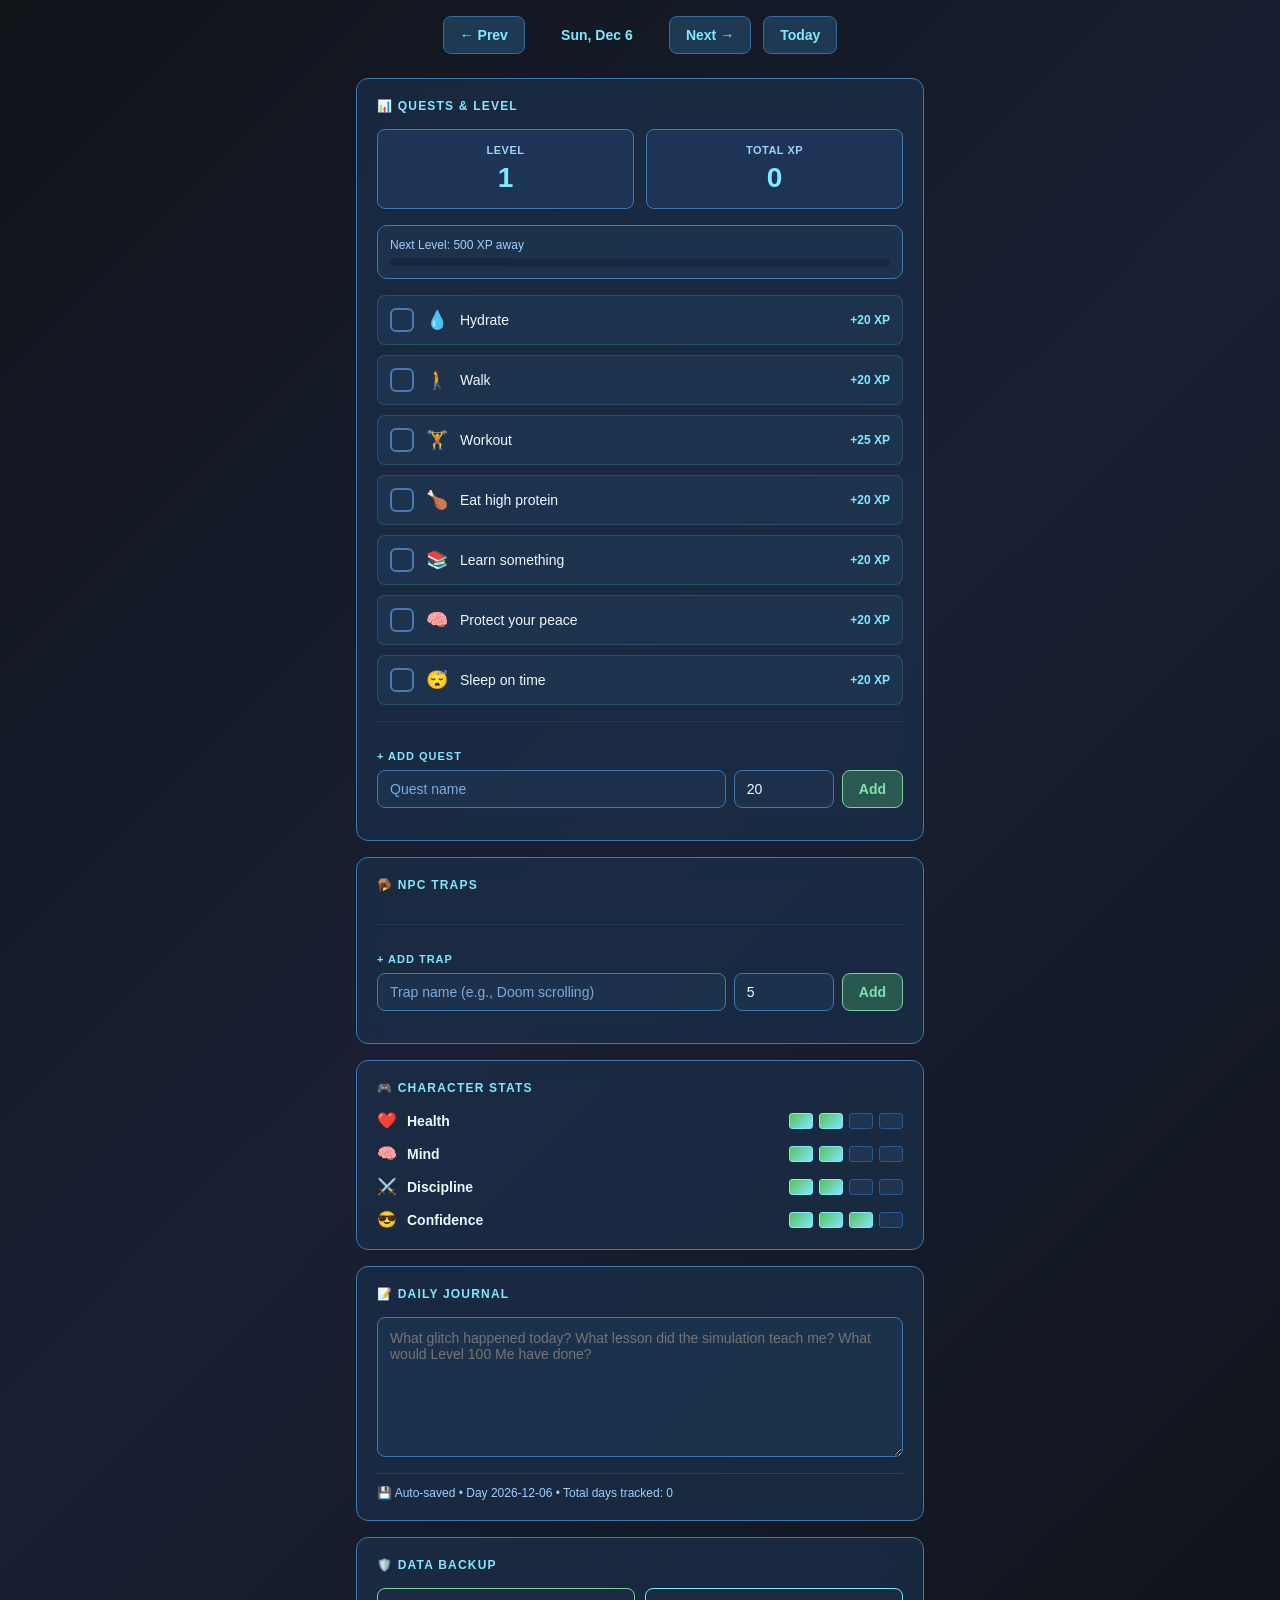
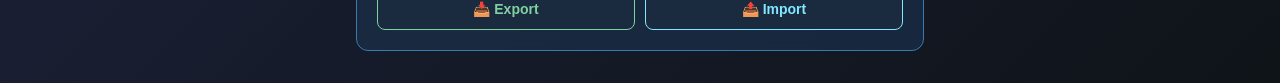
==== index.html @ 9c931f23 "Add files via upload" ====
<!DOCTYPE html>
<html lang="en">
<head>
    <meta charset="UTF-8">
    <meta name="viewport" content="width=device-width, initial-scale=1.0">
    <meta name="description" content="Gamify your life - track daily quests, build character stats, log your journey">
    <meta name="theme-color" content="#0f1b3c">
    <meta name="apple-mobile-web-app-capable" content="yes">
    <meta name="apple-mobile-web-app-status-bar-style" content="black-translucent">
    <meta name="apple-mobile-web-app-title" content="Life Simulator">
    
    <link rel="manifest" href="./manifest.json">
    <link rel="icon" type="image/svg+xml" href="data:image/svg+xml,<svg xmlns='http://www.w3.org/2000/svg' viewBox='0 0 192 192'><rect fill='%230f1b3c' width='192' height='192'/><text x='96' y='120' font-size='100' fill='%23ffd700' text-anchor='middle' font-weight='bold' font-family='Arial'>⚡</text></svg>">
    <link rel="apple-touch-icon" href="data:image/svg+xml,<svg xmlns='http://www.w3.org/2000/svg' viewBox='0 0 192 192'><rect fill='%230f1b3c' width='192' height='192'/><text x='96' y='120' font-size='100' fill='%23ffd700' text-anchor='middle' font-weight='bold' font-family='Arial'>⚡</text></svg>">
    
    <title>Life Simulator - Daily Quest Tracker</title>
    <style>
        * {
            margin: 0;
            padding: 0;
            box-sizing: border-box;
        }

        body {
            background: linear-gradient(135deg, #0f1419 0%, #1a1f35 50%, #0f1419 100%);
            font-family: -apple-system, BlinkMacSystemFont, 'Segoe UI', Roboto, sans-serif;
            min-height: 100vh;
            color: #f0f8ff;
        }

        .simulator {
            max-width: 600px;
            margin: 0 auto;
            padding: 16px;
        }

        .header {
            display: flex;
            justify-content: center;
            align-items: center;
            margin-bottom: 24px;
            gap: 12px;
            flex-wrap: wrap;
        }

        .day-nav {
            display: flex;
            gap: 12px;
            align-items: center;
            justify-content: center;
        }

        button {
            background: #1e3a52;
            color: #80e8ff;
            border: 1px solid #3a6a9f;
            padding: 10px 16px;
            border-radius: 8px;
            cursor: pointer;
            font-size: 14px;
            font-weight: 600;
            transition: all 0.3s;
        }

        button:hover {
            background: #2a4a6f;
            border-color: #80e8ff;
            color: #a0f0ff;
            box-shadow: 0 0 15px rgba(128, 232, 255, 0.25);
            transform: translateY(-2px);
        }

        button:active {
            transform: translateY(0);
        }

        .delete-btn {
            background: rgba(255, 100, 150, 0.1);
            padding: 6px 10px;
            font-size: 12px;
            border: 1px solid #ff6496;
            color: #ff6496;
        }

        .delete-btn:hover {
            background: rgba(255, 100, 150, 0.2);
            box-shadow: 0 0 10px rgba(255, 100, 150, 0.3);
        }

        .date-display {
            font-size: 14px;
            color: #80e8ff;
            min-width: 120px;
            text-align: center;
            font-weight: 600;
        }

        .card {
            background: rgba(25, 45, 70, 0.8);
            border: 1px solid #3a7aaf;
            border-radius: 12px;
            padding: 20px;
            margin-bottom: 16px;
            backdrop-filter: blur(10px);
        }

        .card-title {
            font-size: 12px;
            font-weight: 700;
            color: #80e8ff;
            text-transform: uppercase;
            letter-spacing: 1.2px;
            margin-bottom: 16px;
            display: flex;
            align-items: center;
            gap: 8px;
        }

        .quest-list {
            display: flex;
            flex-direction: column;
            gap: 10px;
        }

        .quest-item {
            display: flex;
            align-items: center;
            gap: 12px;
            padding: 12px;
            background: rgba(35, 60, 90, 0.5);
            border-radius: 8px;
            cursor: pointer;
            transition: all 0.3s;
            border: 1px solid rgba(128, 232, 255, 0.15);
        }

        .quest-item:hover {
            background: rgba(45, 80, 120, 0.6);
            border-color: rgba(128, 232, 255, 0.4);
        }

        .quest-item.completed {
            background: rgba(50, 100, 80, 0.4);
            border-color: rgba(100, 200, 150, 0.3);
        }

        .quest-item.trap {
            cursor: pointer;
        }

        .quest-item.trap:hover {
            background: rgba(110, 70, 90, 0.5);
            border-color: rgba(255, 100, 150, 0.3);
        }

        .quest-item.trap.triggered {
            background: rgba(130, 60, 90, 0.4);
            border-color: rgba(255, 100, 150, 0.3);
        }

        .quest-checkbox {
            width: 24px;
            height: 24px;
            border: 2px solid #4a7aaf;
            border-radius: 6px;
            display: flex;
            align-items: center;
            justify-content: center;
            font-size: 14px;
            transition: all 0.2s;
            flex-shrink: 0;
            background: transparent;
        }

        .quest-item.completed .quest-checkbox {
            background: #5abf5a;
            border-color: #7ad07a;
            color: white;
            font-weight: bold;
        }

        .quest-item.trap.triggered .quest-checkbox {
            background: #d85a5a;
            border-color: #ff8a8a;
            color: white;
            font-weight: bold;
        }

        .quest-content {
            flex: 1;
            display: flex;
            align-items: center;
            gap: 12px;
            min-width: 0;
        }

        .quest-icon {
            font-size: 18px;
            flex-shrink: 0;
        }

        .quest-name {
            font-size: 14px;
            font-weight: 500;
            flex: 1;
            color: #f0f8ff;
        }

        .quest-xp {
            font-size: 12px;
            color: #80e8ff;
            font-weight: 700;
            flex-shrink: 0;
        }

        .trap-xp {
            font-size: 12px;
            color: #ff8a8a;
            font-weight: 700;
            flex-shrink: 0;
        }

        .score-section {
            display: grid;
            grid-template-columns: 1fr 1fr;
            gap: 12px;
            margin-bottom: 16px;
        }

        .score-box {
            background: rgba(35, 65, 110, 0.5);
            padding: 14px;
            border-radius: 8px;
            text-align: center;
            border: 1px solid #3a7aaf;
        }

        .score-label {
            font-size: 11px;
            color: #a0d0ff;
            text-transform: uppercase;
            letter-spacing: 0.5px;
            margin-bottom: 6px;
            font-weight: 600;
        }

        .score-value {
            font-size: 28px;
            font-weight: 700;
            color: #80e8ff;
        }

        .stats-grid {
            display: grid;
            gap: 14px;
        }

        .stat-row {
            display: flex;
            justify-content: space-between;
            align-items: center;
        }

        .stat-label {
            display: flex;
            align-items: center;
            gap: 10px;
            font-size: 14px;
            font-weight: 600;
            color: #f0f8ff;
        }

        .stat-icon {
            font-size: 16px;
        }

        .stat-bars {
            display: flex;
            gap: 6px;
        }

        .bar {
            width: 24px;
            height: 16px;
            border-radius: 3px;
            background: rgba(50, 80, 120, 0.3);
            border: 1px solid #2a5a8f;
        }

        .bar.filled {
            background: linear-gradient(135deg, #5abf5a, #80e8ff);
            border-color: #80e8ff;
        }

        .journal-textarea {
            width: 100%;
            min-height: 140px;
            background: rgba(35, 60, 90, 0.4);
            border: 1px solid #3a7aaf;
            border-radius: 8px;
            padding: 12px;
            color: #f0f8ff;
            font-family: inherit;
            font-size: 14px;
            resize: vertical;
            transition: all 0.3s;
            margin-bottom: 12px;
        }

        .journal-textarea:focus {
            outline: none;
            border-color: #80e8ff;
            background: rgba(35, 60, 90, 0.6);
            box-shadow: 0 0 12px rgba(128, 232, 255, 0.2);
        }

        .input-group {
            display: flex;
            gap: 8px;
            margin-bottom: 12px;
            flex-wrap: wrap;
        }

        .input-group input {
            flex: 1;
            min-width: 100px;
            background: rgba(35, 60, 90, 0.4);
            border: 1px solid #3a7aaf;
            border-radius: 8px;
            padding: 10px 12px;
            color: #f0f8ff;
            font-size: 14px;
            transition: all 0.3s;
        }

        .input-group input:focus {
            outline: none;
            border-color: #80e8ff;
            background: rgba(35, 60, 90, 0.6);
            box-shadow: 0 0 12px rgba(128, 232, 255, 0.2);
        }

        .input-group input::placeholder {
            color: #7aacdf;
        }

        .add-btn {
            background: rgba(80, 200, 120, 0.3);
            border: 1px solid #80d0a0;
            padding: 10px 16px;
            color: #80e0b0;
            font-weight: 600;
        }

        .add-btn:hover {
            background: rgba(80, 200, 120, 0.4);
            border-color: #a0e0b0;
            box-shadow: 0 0 12px rgba(128, 224, 176, 0.25);
        }

        .day-stats {
            font-size: 12px;
            color: #a0d0ff;
            padding-top: 12px;
            border-top: 1px solid rgba(58, 122, 175, 0.3);
            font-weight: 500;
        }

        .section-header {
            font-size: 11px;
            color: #80e8ff;
            font-weight: 700;
            margin: 12px 0 8px 0;
            text-transform: uppercase;
            letter-spacing: 1px;
        }

        @media (max-width: 480px) {
            .simulator {
                padding: 12px;
            }

            .card {
                padding: 16px;
            }

            .input-group {
                flex-direction: column;
            }

            .input-group input {
                width: 100%;
            }
        }
    </style>
</head>
<body>
    <div class="simulator">
        <div class="header">
            <div class="day-nav">
                <button onclick="prevDay()">← Prev</button>
                <div class="date-display" id="dateDisplay"></div>
                <button onclick="nextDay()">Next →</button>
            </div>
            <button onclick="goToToday()">Today</button>
        </div>

        <!-- Quests Card -->
        <div class="card">
            <div class="card-title">📊 Quests & Level</div>
            <div class="score-section">
                <div class="score-box">
                    <div class="score-label">Level</div>
                    <div class="score-value" id="playerLevel">1</div>
                </div>
                <div class="score-box">
                    <div class="score-label">Total XP</div>
                    <div class="score-value" id="totalXPDisplay">0</div>
                </div>
            </div>
            <div style="background: rgba(35, 60, 90, 0.4); padding: 12px; border-radius: 10px; margin-bottom: 16px; font-size: 12px; color: #a0d0ff; border: 1px solid #3a7aaf;">
                <div style="margin-bottom: 6px;">Next Level: <span id="xpToNext">500</span> XP away</div>
                <div style="background: rgba(20, 35, 55, 0.6); height: 8px; border-radius: 4px; overflow: hidden;">
                    <div id="xpBar" style="background: linear-gradient(90deg, #80e8ff, #80d080); height: 100%; width: 0%; transition: width 0.3s;"></div>
                </div>
            </div>
            <div class="quest-list" id="questList"></div>

            <!-- Add Custom Quest -->
            <div style="margin-top: 16px; padding-top: 16px; border-top: 1px solid rgba(58, 122, 175, 0.2);">
                <div class="section-header">+ Add Quest</div>
                <div class="input-group">
                    <input type="text" id="newQuestName" placeholder="Quest name">
                    <input type="number" id="newQuestXP" placeholder="XP" style="max-width: 80px;" min="1" value="20">
                    <button class="add-btn" onclick="addCustomQuest()">Add</button>
                </div>
            </div>
        </div>

        <!-- NPC Traps Card -->
        <div class="card">
            <div class="card-title">🪤 NPC Traps</div>
            <div class="quest-list" id="trapList"></div>

            <!-- Add NPC Trap -->
            <div style="margin-top: 16px; padding-top: 16px; border-top: 1px solid rgba(58, 122, 175, 0.2);">
                <div class="section-header">+ Add Trap</div>
                <div class="input-group">
                    <input type="text" id="newTrapName" placeholder="Trap name (e.g., Doom scrolling)">
                    <input type="number" id="newTrapXP" placeholder="XP Loss" style="max-width: 80px;" min="1" value="5">
                    <button class="add-btn" onclick="addNPCTrap()">Add</button>
                </div>
            </div>
        </div>

        <!-- Character Stats Card -->
        <div class="card">
            <div class="card-title">🎮 Character Stats</div>
            <div class="stats-grid" id="statsGrid"></div>
        </div>

        <!-- Journal Card -->
        <div class="card">
            <div class="card-title">📝 Daily Journal</div>
            <textarea
                class="journal-textarea"
                id="journal"
                placeholder="What glitch happened today? What lesson did the simulation teach me? What would Level 100 Me have done?"
            ></textarea>
            <div class="day-stats">
                💾 Auto-saved • Day <span id="dayIndicator"></span> • Total days tracked: <span id="daysTracked">0</span>
            </div>
        </div>

        <!-- Data Backup Card -->
        <div class="card">
            <div class="card-title">🛡️ Data Backup</div>
            <div style="display: grid; grid-template-columns: 1fr 1fr; gap: 10px; font-size: 13px;">
                <button onclick="exportData()" style="padding: 12px; background: #1a2a3f; border: 1px solid #80d0a0; color: #80d0a0;">📥 Export</button>
                <button onclick="importData()" style="padding: 12px; background: #1a2a3f; border: 1px solid #80e8ff; color: #80e8ff;">📤 Import</button>
            </div>
        </div>
    </div>

    <script>
        const DEFAULT_QUESTS = [
            { id: 'hydrate', name: 'Hydrate', icon: '💧', xp: 20 },
            { id: 'walk', name: 'Walk', icon: '🚶', xp: 20 },
            { id: 'workout', name: 'Workout', icon: '🏋️', xp: 25 },
            { id: 'protein', name: 'Eat high protein', icon: '🍗', xp: 20 },
            { id: 'learn', name: 'Learn something', icon: '📚', xp: 20 },
            { id: 'peace', name: 'Protect your peace', icon: '🧠', xp: 20 },
            { id: 'sleep', name: 'Sleep on time', icon: '😴', xp: 20 },
        ];

        let QUESTS = [...DEFAULT_QUESTS];
        let currentDate = getLocalDate();
        let allDays = {};
        let stats = { health: 2, mind: 2, discipline: 2, confidence: 3 };
        let totalXP = 0;
        let customQuests = [];
        let npcTraps = [];

        function getLocalDate() {
            const d = new Date();
            return d.getFullYear() + '-' + String(d.getMonth() + 1).padStart(2, '0') + '-' + String(d.getDate()).padStart(2, '0');
        }

        function dateStringToDate(dateStr) {
            const [year, month, day] = dateStr.split('-').map(Number);
            return new Date(year, month - 1, day);
        }

        function getLevelFromXP(xp) {
            return Math.max(1, Math.floor(xp / 500) + 1);
        }

        function getXPForLevel(level) {
            return (level - 1) * 500;
        }

        if ('serviceWorker' in navigator) {
            navigator.serviceWorker.register('./service-worker.js').catch(err => console.log('SW error:', err));
        }

        function loadData() {
            const saved = localStorage.getItem('lifeSimulator_days');
            if (saved) allDays = JSON.parse(saved);
            const savedStats = localStorage.getItem('lifeSimulator_stats');
            if (savedStats) stats = JSON.parse(savedStats);
            const savedXP = localStorage.getItem('lifeSimulator_totalXP');
            if (savedXP) totalXP = parseInt(savedXP, 10);
            const savedCustomQuests = localStorage.getItem('lifeSimulator_customQuests');
            if (savedCustomQuests) customQuests = JSON.parse(savedCustomQuests);
            const savedNPCTraps = localStorage.getItem('lifeSimulator_npcTraps');
            if (savedNPCTraps) npcTraps = JSON.parse(savedNPCTraps);
            QUESTS = [...DEFAULT_QUESTS, ...customQuests];
        }

        function saveData() {
            localStorage.setItem('lifeSimulator_days', JSON.stringify(allDays));
            localStorage.setItem('lifeSimulator_stats', JSON.stringify(stats));
            localStorage.setItem('lifeSimulator_totalXP', totalXP.toString());
            localStorage.setItem('lifeSimulator_customQuests', JSON.stringify(customQuests));
            localStorage.setItem('lifeSimulator_npcTraps', JSON.stringify(npcTraps));
        }

        function exportData() {
            const backup = { timestamp: new Date().toISOString(), allDays, stats, totalXP, customQuests, npcTraps };
            const blob = new Blob([JSON.stringify(backup, null, 2)], { type: 'application/json' });
            const url = URL.createObjectURL(blob);
            const a = document.createElement('a');
            a.href = url;
            a.download = `backup-${getLocalDate()}.json`;
            a.click();
        }

        function importData() {
            const input = document.createElement('input');
            input.type = 'file';
            input.accept = 'application/json';
            input.onchange = (e) => {
                const reader = new FileReader();
                reader.onload = (event) => {
                    try {
                        const backup = JSON.parse(event.target.result);
                        allDays = backup.allDays || {};
                        stats = backup.stats || { health: 2, mind: 2, discipline: 2, confidence: 3 };
                        totalXP = backup.totalXP || 0;
                        customQuests = backup.customQuests || [];
                        npcTraps = backup.npcTraps || [];
                        QUESTS = [...DEFAULT_QUESTS, ...customQuests];
                        saveData();
                        updateDisplay();
                        alert('Data restored!');
                    } catch (err) {
                        alert('Invalid file');
                    }
                };
                reader.readAsText(e.target.files[0]);
            };
            input.click();
        }

        function getCurrentDayData() {
            if (!allDays[currentDate]) allDays[currentDate] = { quests: {}, traps: {}, journal: '' };
            return allDays[currentDate];
        }

        function updateDisplay() {
            const date = dateStringToDate(currentDate);
            document.getElementById('dateDisplay').textContent = date.toLocaleDateString('en-US', { weekday: 'short', month: 'short', day: 'numeric' });
            document.getElementById('dayIndicator').textContent = currentDate;
            document.getElementById('daysTracked').textContent = Object.keys(allDays).length;

            const dayData = getCurrentDayData();
            document.getElementById('journal').value = dayData.journal || '';

            const currentLevel = getLevelFromXP(totalXP);
            const levelXP = getXPForLevel(currentLevel);
            const nextLevelXP = getXPForLevel(currentLevel + 1);
            const xpInLevel = totalXP - levelXP;
            const xpNeeded = nextLevelXP - levelXP;
            const progress = (xpInLevel / xpNeeded) * 100;

            document.getElementById('playerLevel').textContent = currentLevel;
            document.getElementById('totalXPDisplay').textContent = totalXP;
            document.getElementById('xpToNext').textContent = Math.max(0, nextLevelXP - totalXP);
            document.getElementById('xpBar').style.width = Math.min(100, progress) + '%';

            updateQuests(dayData.quests);
            updateTraps(dayData.traps);
            updateStats();
        }

        function updateQuests(quests) {
            const list = document.getElementById('questList');
            list.innerHTML = '';
            QUESTS.forEach(quest => {
                const completed = quests[quest.id] || false;
                const isCustom = customQuests.some(q => q.id === quest.id);
                const div = document.createElement('div');
                div.className = `quest-item ${completed ? 'completed' : ''}`;
                div.innerHTML = `
                    <div class="quest-checkbox">${completed ? '✓' : ''}</div>
                    <div class="quest-content">
                        <span class="quest-icon">${quest.icon}</span>
                        <span class="quest-name">${quest.name}</span>
                        <span class="quest-xp">+${quest.xp} XP</span>
                    </div>
                    ${isCustom ? `<button class="delete-btn" onclick="deleteCustomQuest('${quest.id}')">Delete</button>` : ''}
                `;
                div.onclick = (e) => { if (!e.target.classList.contains('delete-btn')) toggleQuest(quest.id); };
                list.appendChild(div);
            });
        }

        function updateTraps(traps) {
            const list = document.getElementById('trapList');
            list.innerHTML = '';
            npcTraps.forEach(trap => {
                const triggered = traps[trap.id] || false;
                const div = document.createElement('div');
                div.className = `quest-item trap ${triggered ? 'triggered' : ''}`;
                div.innerHTML = `
                    <div class="quest-checkbox">${triggered ? '✗' : ''}</div>
                    <div class="quest-content">
                        <span class="quest-icon">🪤</span>
                        <span class="quest-name">${trap.name}</span>
                        <span class="trap-xp">${triggered ? '-' + trap.xp + ' XP' : ''}</span>
                    </div>
                    <button class="delete-btn" onclick="deleteNPCTrap('${trap.id}')">Delete</button>
                `;
                div.onclick = (e) => { if (!e.target.classList.contains('delete-btn')) toggleTrap(trap.id); };
                list.appendChild(div);
            });
        }

        function updateStats() {
            const grid = document.getElementById('statsGrid');
            grid.innerHTML = `
                ${createStatRow('Health', stats.health, '❤️')}
                ${createStatRow('Mind', stats.mind, '🧠')}
                ${createStatRow('Discipline', stats.discipline, '⚔️')}
                ${createStatRow('Confidence', stats.confidence, '😎')}
            `;
        }

        function createStatRow(label, value, icon) {
            const bars = Array(4).fill(0).map((_, i) => `<div class="bar ${i < value ? 'filled' : ''}"></div>`).join('');
            return `<div class="stat-row"><div class="stat-label"><span class="stat-icon">${icon}</span>${label}</div><div class="stat-bars">${bars}</div></div>`;
        }

        function toggleQuest(questId) {
            const dayData = getCurrentDayData();
            const wasCompleted = dayData.quests[questId];
            dayData.quests[questId] = !wasCompleted;

            const quest = QUESTS.find(q => q.id === questId);
            if (!wasCompleted) {
                if (quest) totalXP += quest.xp;
                if (questId === 'workout' || questId === 'protein') stats.health = Math.min(4, stats.health + 1);
                if (questId === 'peace') stats.mind = Math.min(4, stats.mind + 1);
                if (questId === 'walk' || questId === 'sleep') stats.discipline = Math.min(4, stats.discipline + 1);
                if (questId === 'learn') stats.confidence = Math.min(4, stats.confidence + 1);
            } else {
                if (quest) totalXP = Math.max(0, totalXP - quest.xp);
            }

            saveData();
            updateDisplay();
        }

        function toggleTrap(trapId) {
            const dayData = getCurrentDayData();
            const wasTriggered = dayData.traps[trapId];
            dayData.traps[trapId] = !wasTriggered;

            const trap = npcTraps.find(t => t.id === trapId);
            if (!wasTriggered) {
                if (trap) totalXP = Math.max(0, totalXP - trap.xp);
            } else {
                if (trap) totalXP += trap.xp;
            }

            saveData();
            updateDisplay();
        }

        function addCustomQuest() {
            const name = document.getElementById('newQuestName').value.trim();
            const xp = parseInt(document.getElementById('newQuestXP').value) || 20;

            if (!name) return alert('Enter a quest name');

            const quest = { id: 'custom_' + Date.now(), name, icon: '🎯', xp };
            customQuests.push(quest);
            QUESTS.push(quest);

            document.getElementById('newQuestName').value = '';
            document.getElementById('newQuestXP').value = '20';

            saveData();
            updateDisplay();
        }

        function deleteCustomQuest(questId) {
            customQuests = customQuests.filter(q => q.id !== questId);
            QUESTS = QUESTS.filter(q => q.id !== questId);
            Object.values(allDays).forEach(day => delete day.quests[questId]);
            saveData();
            updateDisplay();
        }

        function addNPCTrap() {
            const name = document.getElementById('newTrapName').value.trim();
            const xp = parseInt(document.getElementById('newTrapXP').value) || 5;

            if (!name) return alert('Enter a trap name');

            const trap = { id: 'trap_' + Date.now(), name, xp };
            npcTraps.push(trap);

            document.getElementById('newTrapName').value = '';
            document.getElementById('newTrapXP').value = '5';

            saveData();
            updateDisplay();
        }

        function deleteNPCTrap(trapId) {
            npcTraps = npcTraps.filter(t => t.id !== trapId);
            Object.values(allDays).forEach(day => delete day.traps[trapId]);
            saveData();
            updateDisplay();
        }

        function prevDay() {
            const d = dateStringToDate(currentDate);
            d.setDate(d.getDate() - 1);
            currentDate = d.getFullYear() + '-' + String(d.getMonth() + 1).padStart(2, '0') + '-' + String(d.getDate()).padStart(2, '0');
            updateDisplay();
        }

        function nextDay() {
            const d = dateStringToDate(currentDate);
            d.setDate(d.getDate() + 1);
            currentDate = d.getFullYear() + '-' + String(d.getMonth() + 1).padStart(2, '0') + '-' + String(d.getDate()).padStart(2, '0');
            updateDisplay();
        }

        function goToToday() {
            currentDate = getLocalDate();
            updateDisplay();
        }

        document.getElementById('journal').addEventListener('input', () => {
            getCurrentDayData().journal = document.getElementById('journal').value;
            saveData();
        });

        loadData();
        updateDisplay();
    </script>
</body>
</html>
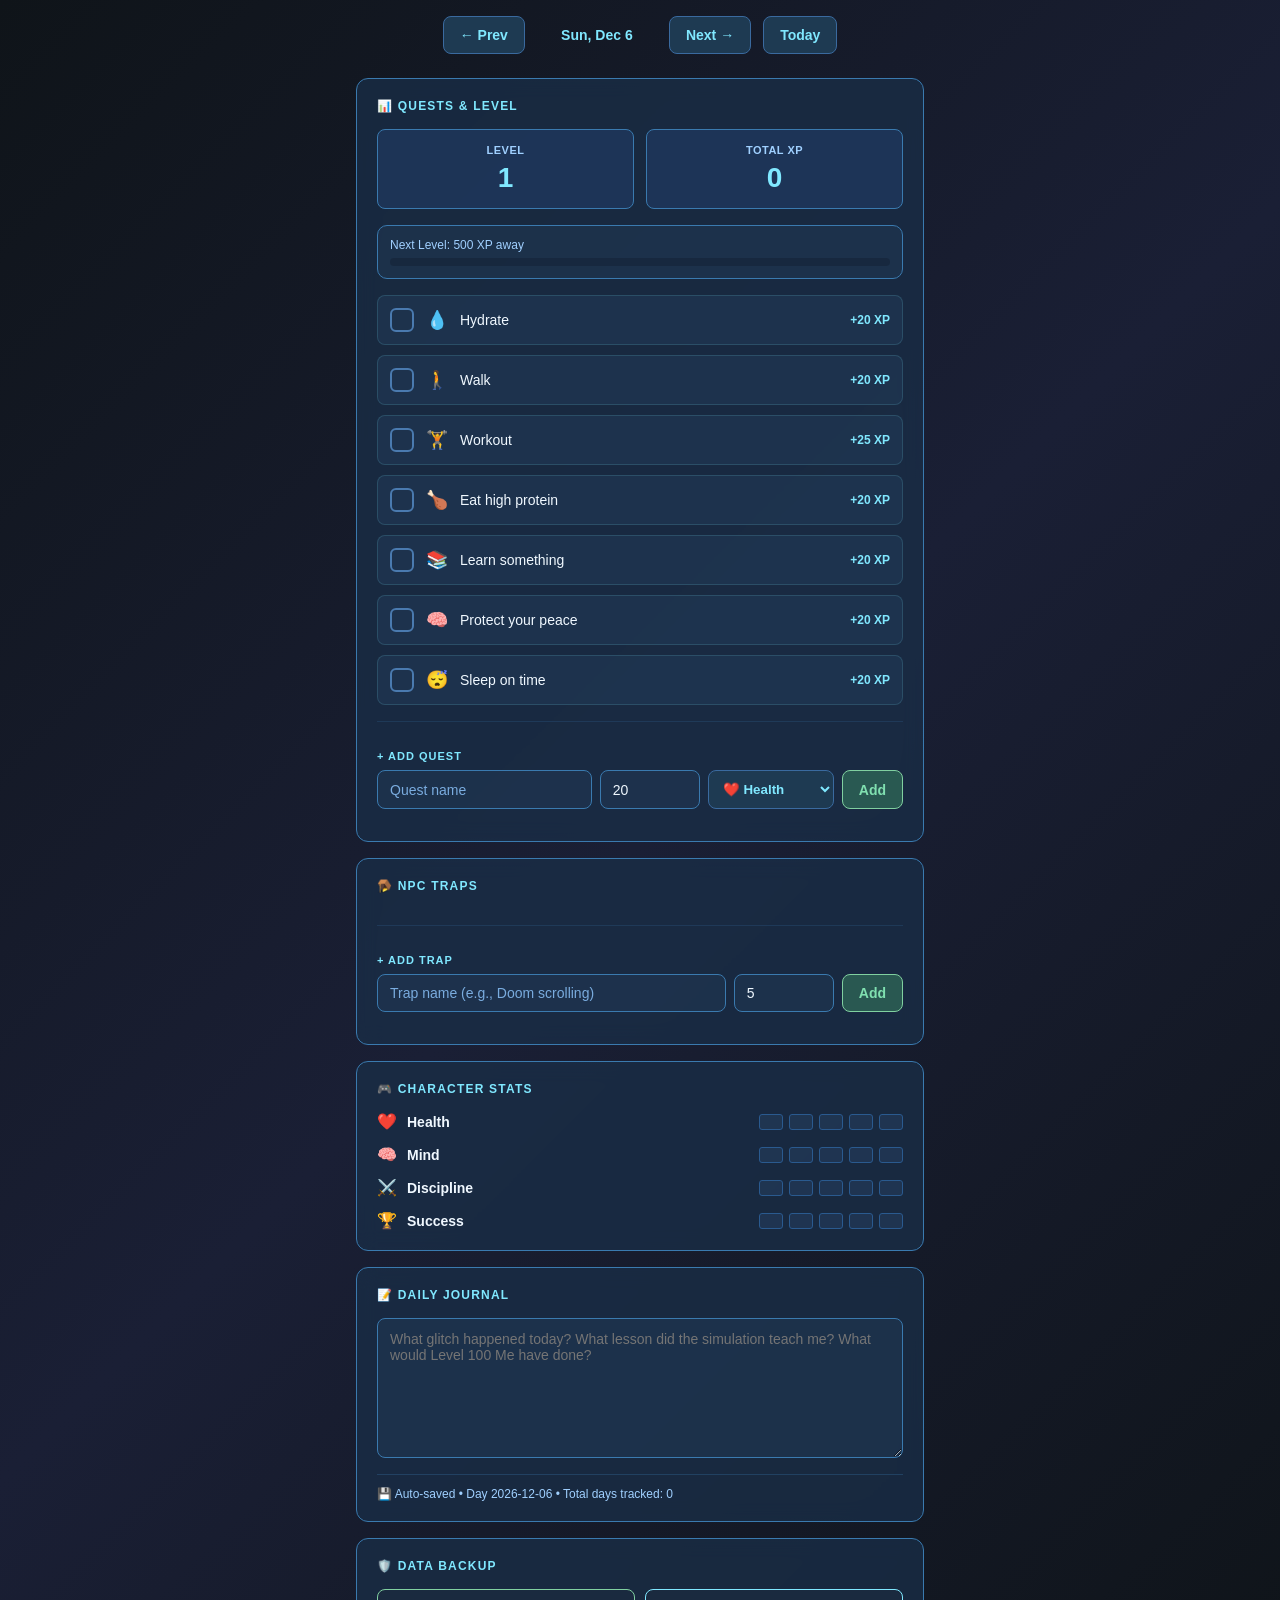
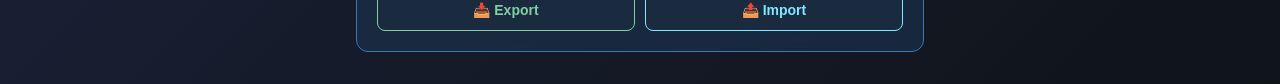
==== commit cd36f7a0: "Add files via upload" ====
--- a/index.html
+++ b/index.html
@@ -2,7 +2,7 @@
 <html lang="en">
 <head>
     <meta charset="UTF-8">
-    <meta name="viewport" content="width=device-width, initial-scale=1.0">
+    <meta name="viewport" content="width=device-width, initial-scale=1, maximum-scale=1, user-scalable=no">
     <meta name="description" content="Gamify your life - track daily quests, build character stats, log your journey">
     <meta name="theme-color" content="#0f1b3c">
     <meta name="apple-mobile-web-app-capable" content="yes">
@@ -432,6 +432,12 @@
                 <div class="input-group">
                     <input type="text" id="newQuestName" placeholder="Quest name">
                     <input type="number" id="newQuestXP" placeholder="XP" style="max-width: 80px;" min="1" value="20">
+                    <select id="newQuestStat" style="background: #1e3a52; color: #80e8ff; border: 1px solid #3a6a9f; padding: 10px; border-radius: 8px; font-weight: 600;">
+                        <option value="health">❤️ Health</option>
+                        <option value="mind">🧠 Mind</option>
+                        <option value="discipline">⚔️ Discipline</option>
+                        <option value="success">🏆 Success</option>
+                    </select>
                     <button class="add-btn" onclick="addCustomQuest()">Add</button>
                 </div>
             </div>
@@ -484,19 +490,19 @@
 
     <script>
         const DEFAULT_QUESTS = [
-            { id: 'hydrate', name: 'Hydrate', icon: '💧', xp: 20 },
-            { id: 'walk', name: 'Walk', icon: '🚶', xp: 20 },
-            { id: 'workout', name: 'Workout', icon: '🏋️', xp: 25 },
-            { id: 'protein', name: 'Eat high protein', icon: '🍗', xp: 20 },
-            { id: 'learn', name: 'Learn something', icon: '📚', xp: 20 },
-            { id: 'peace', name: 'Protect your peace', icon: '🧠', xp: 20 },
-            { id: 'sleep', name: 'Sleep on time', icon: '😴', xp: 20 },
+            { id: 'hydrate', name: 'Hydrate', icon: '💧', xp: 20, stat: 'health' },
+            { id: 'walk', name: 'Walk', icon: '🚶', xp: 20, stat: 'discipline' },
+            { id: 'workout', name: 'Workout', icon: '🏋️', xp: 25, stat: 'health' },
+            { id: 'protein', name: 'Eat high protein', icon: '🍗', xp: 20, stat: 'health' },
+            { id: 'learn', name: 'Learn something', icon: '📚', xp: 20, stat: 'success' },
+            { id: 'peace', name: 'Protect your peace', icon: '🧠', xp: 20, stat: 'mind' },
+            { id: 'sleep', name: 'Sleep on time', icon: '😴', xp: 20, stat: 'discipline' },
         ];
 
         let QUESTS = [...DEFAULT_QUESTS];
         let currentDate = getLocalDate();
         let allDays = {};
-        let stats = { health: 2, mind: 2, discipline: 2, confidence: 3 };
+        let stats = { health: 0, mind: 0, discipline: 0, success: 0 };
         let totalXP = 0;
         let customQuests = [];
         let npcTraps = [];
@@ -662,29 +668,45 @@
                 ${createStatRow('Health', stats.health, '❤️')}
                 ${createStatRow('Mind', stats.mind, '🧠')}
                 ${createStatRow('Discipline', stats.discipline, '⚔️')}
-                ${createStatRow('Confidence', stats.confidence, '😎')}
+                ${createStatRow('Success', stats.success, '🏆')}
             `;
         }
 
-        function createStatRow(label, value, icon) {
-            const bars = Array(4).fill(0).map((_, i) => `<div class="bar ${i < value ? 'filled' : ''}"></div>`).join('');
-            return `<div class="stat-row"><div class="stat-label"><span class="stat-icon">${icon}</span>${label}</div><div class="stat-bars">${bars}</div></div>`;
+        function createStatRow(label, xp, icon) {
+            const bars = Math.floor(xp / 20); // Each 20 XP = 1 bar (0-5 bars)
+            const barElements = Array(5).fill(0).map((_, i) => `<div class="bar ${i < bars ? 'filled' : ''}"></div>`).join('');
+            return `<div class="stat-row"><div class="stat-label"><span class="stat-icon">${icon}</span>${label}</div><div class="stat-bars">${barElements}</div></div>`;
         }
 
         function toggleQuest(questId) {
             const dayData = getCurrentDayData();
             const wasCompleted = dayData.quests[questId];
+            const quest = QUESTS.find(q => q.id === questId);
+
+            // Check stat gates before allowing completion
+            if (!wasCompleted && quest && quest.stat) {
+                const currentStatXP = stats[quest.stat] || 0;
+                if (currentStatXP === 0) {
+                    const statIcons = { health: '❤️', mind: '🧠', discipline: '⚔️', success: '🏆' };
+                    const statNames = { health: 'Health', mind: 'Mind', discipline: 'Discipline', success: 'Success' };
+                    return alert(`${statIcons[quest.stat]} ${statNames[quest.stat]} depleted! Build it back up first.`);
+                }
+            }
+
             dayData.quests[questId] = !wasCompleted;
 
-            const quest = QUESTS.find(q => q.id === questId);
             if (!wasCompleted) {
-                if (quest) totalXP += quest.xp;
-                if (questId === 'workout' || questId === 'protein') stats.health = Math.min(4, stats.health + 1);
-                if (questId === 'peace') stats.mind = Math.min(4, stats.mind + 1);
-                if (questId === 'walk' || questId === 'sleep') stats.discipline = Math.min(4, stats.discipline + 1);
-                if (questId === 'learn') stats.confidence = Math.min(4, stats.confidence + 1);
+                // Completing a quest: gain XP globally and to the stat
+                totalXP += quest.xp;
+                if (quest && quest.stat) {
+                    stats[quest.stat] = Math.min(100, stats[quest.stat] + quest.xp);
+                }
             } else {
-                if (quest) totalXP = Math.max(0, totalXP - quest.xp);
+                // Unchecking a quest: lose XP
+                totalXP = Math.max(0, totalXP - quest.xp);
+                if (quest && quest.stat) {
+                    stats[quest.stat] = Math.max(0, stats[quest.stat] - quest.xp);
+                }
             }
 
             saveData();
@@ -710,15 +732,17 @@
         function addCustomQuest() {
             const name = document.getElementById('newQuestName').value.trim();
             const xp = parseInt(document.getElementById('newQuestXP').value) || 20;
+            const stat = document.getElementById('newQuestStat').value || 'health';
 
             if (!name) return alert('Enter a quest name');
 
-            const quest = { id: 'custom_' + Date.now(), name, icon: '🎯', xp };
+            const quest = { id: 'custom_' + Date.now(), name, icon: '🎯', xp, stat };
             customQuests.push(quest);
             QUESTS.push(quest);
 
             document.getElementById('newQuestName').value = '';
             document.getElementById('newQuestXP').value = '20';
+            document.getElementById('newQuestStat').value = 'health';
 
             saveData();
             updateDisplay();
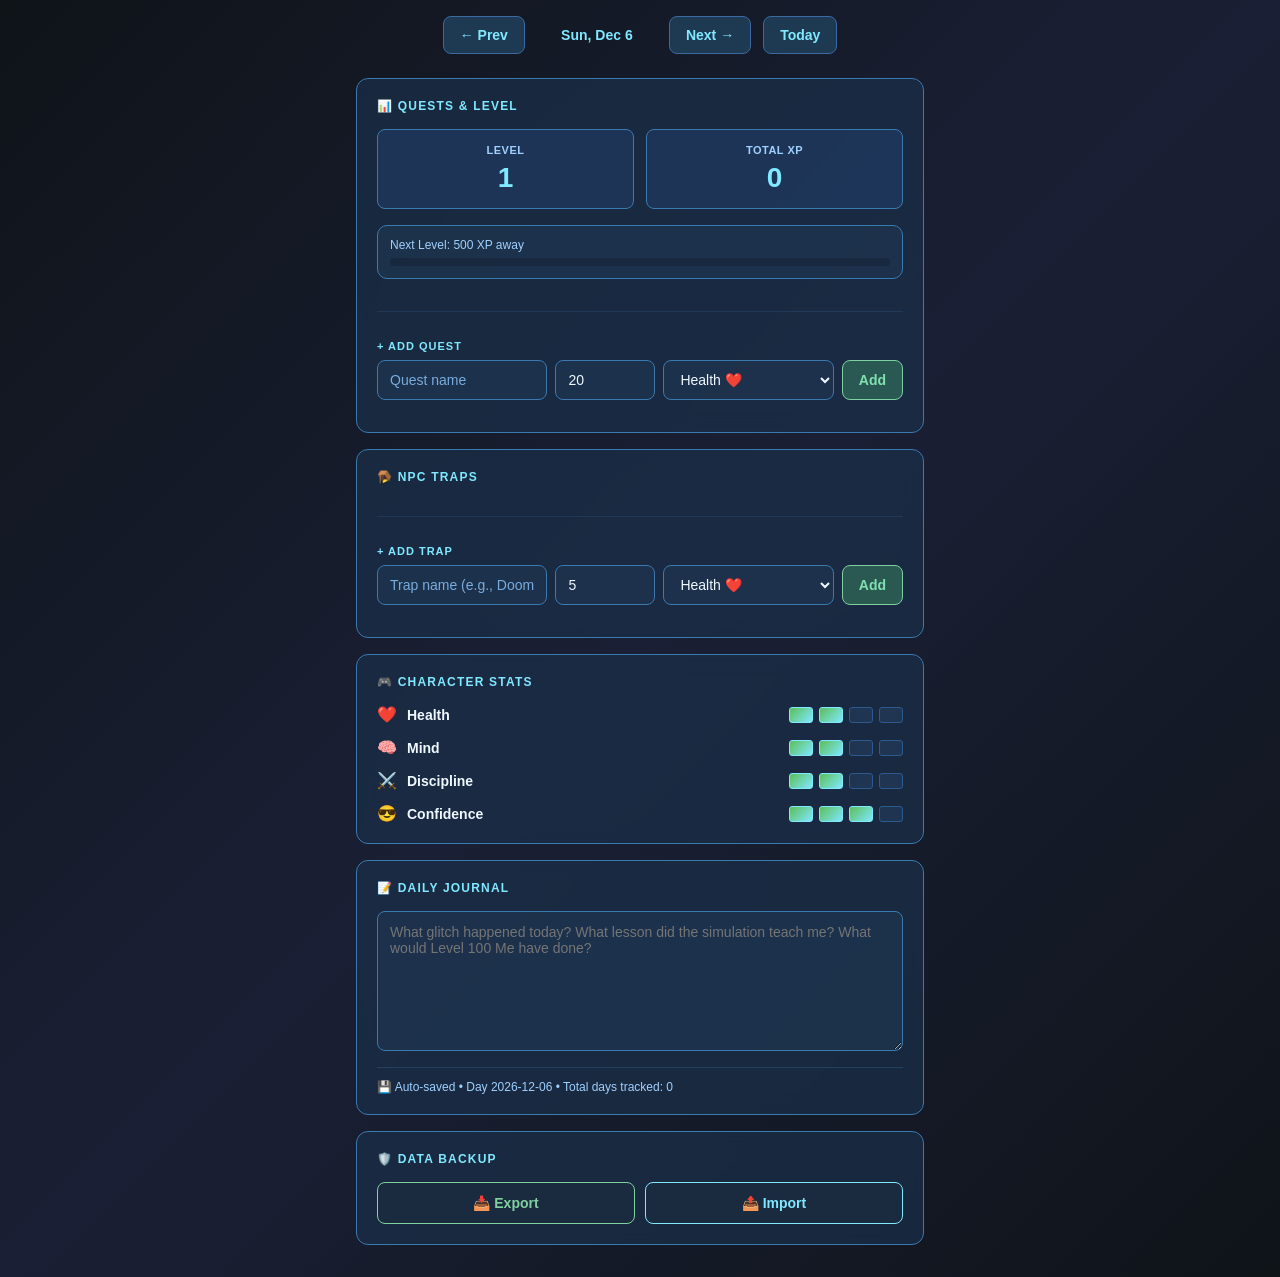
==== commit dc1085a7: "Add files via upload" ====
--- a/index.html
+++ b/index.html
@@ -2,7 +2,7 @@
 <html lang="en">
 <head>
     <meta charset="UTF-8">
-    <meta name="viewport" content="width=device-width, initial-scale=1, maximum-scale=1, user-scalable=no">
+    <meta name="viewport" content="width=device-width, initial-scale=1.0">
     <meta name="description" content="Gamify your life - track daily quests, build character stats, log your journey">
     <meta name="theme-color" content="#0f1b3c">
     <meta name="apple-mobile-web-app-capable" content="yes">
@@ -342,6 +342,29 @@
 
         .input-group input::placeholder {
             color: #7aacdf;
+        }
+
+        .input-group select {
+            background: rgba(35, 60, 90, 0.4);
+            border: 1px solid #3a7aaf;
+            border-radius: 8px;
+            padding: 10px 12px;
+            color: #f0f8ff;
+            font-size: 14px;
+            transition: all 0.3s;
+            cursor: pointer;
+        }
+
+        .input-group select:focus {
+            outline: none;
+            border-color: #80e8ff;
+            background: rgba(35, 60, 90, 0.6);
+            box-shadow: 0 0 12px rgba(128, 232, 255, 0.2);
+        }
+
+        .input-group select option {
+            background: #1a2a3f;
+            color: #f0f8ff;
         }
 
         .add-btn {
@@ -432,11 +455,11 @@
                 <div class="input-group">
                     <input type="text" id="newQuestName" placeholder="Quest name">
                     <input type="number" id="newQuestXP" placeholder="XP" style="max-width: 80px;" min="1" value="20">
-                    <select id="newQuestStat" style="background: #1e3a52; color: #80e8ff; border: 1px solid #3a6a9f; padding: 10px; border-radius: 8px; font-weight: 600;">
-                        <option value="health">❤️ Health</option>
-                        <option value="mind">🧠 Mind</option>
-                        <option value="discipline">⚔️ Discipline</option>
-                        <option value="success">🏆 Success</option>
+                    <select id="newQuestStat" style="flex: 1; min-width: 100px; background: rgba(35, 60, 90, 0.4); border: 1px solid #3a7aaf; border-radius: 8px; padding: 10px 12px; color: #f0f8ff; font-size: 14px;">
+                        <option value="health">Health ❤️</option>
+                        <option value="mind">Mind 🧠</option>
+                        <option value="discipline">Discipline ⚔️</option>
+                        <option value="confidence">Confidence 😎</option>
                     </select>
                     <button class="add-btn" onclick="addCustomQuest()">Add</button>
                 </div>
@@ -454,6 +477,12 @@
                 <div class="input-group">
                     <input type="text" id="newTrapName" placeholder="Trap name (e.g., Doom scrolling)">
                     <input type="number" id="newTrapXP" placeholder="XP Loss" style="max-width: 80px;" min="1" value="5">
+                    <select id="newTrapStat" style="flex: 1; min-width: 100px; background: rgba(35, 60, 90, 0.4); border: 1px solid #3a7aaf; border-radius: 8px; padding: 10px 12px; color: #f0f8ff; font-size: 14px;">
+                        <option value="health">Health ❤️</option>
+                        <option value="mind">Mind 🧠</option>
+                        <option value="discipline">Discipline ⚔️</option>
+                        <option value="confidence">Confidence 😎</option>
+                    </select>
                     <button class="add-btn" onclick="addNPCTrap()">Add</button>
                 </div>
             </div>
@@ -489,20 +518,12 @@
     </div>
 
     <script>
-        const DEFAULT_QUESTS = [
-            { id: 'hydrate', name: 'Hydrate', icon: '💧', xp: 20, stat: 'health' },
-            { id: 'walk', name: 'Walk', icon: '🚶', xp: 20, stat: 'discipline' },
-            { id: 'workout', name: 'Workout', icon: '🏋️', xp: 25, stat: 'health' },
-            { id: 'protein', name: 'Eat high protein', icon: '🍗', xp: 20, stat: 'health' },
-            { id: 'learn', name: 'Learn something', icon: '📚', xp: 20, stat: 'success' },
-            { id: 'peace', name: 'Protect your peace', icon: '🧠', xp: 20, stat: 'mind' },
-            { id: 'sleep', name: 'Sleep on time', icon: '😴', xp: 20, stat: 'discipline' },
-        ];
+        const DEFAULT_QUESTS = [];
 
         let QUESTS = [...DEFAULT_QUESTS];
         let currentDate = getLocalDate();
         let allDays = {};
-        let stats = { health: 0, mind: 0, discipline: 0, success: 0 };
+        let stats = { health: 2, mind: 2, discipline: 2, confidence: 3 };
         let totalXP = 0;
         let customQuests = [];
         let npcTraps = [];
@@ -625,6 +646,8 @@
             QUESTS.forEach(quest => {
                 const completed = quests[quest.id] || false;
                 const isCustom = customQuests.some(q => q.id === quest.id);
+                const statIcons = { health: '❤️', mind: '🧠', discipline: '⚔️', confidence: '😎' };
+                const statIcon = statIcons[quest.stat] || '🎯';
                 const div = document.createElement('div');
                 div.className = `quest-item ${completed ? 'completed' : ''}`;
                 div.innerHTML = `
@@ -632,6 +655,7 @@
                     <div class="quest-content">
                         <span class="quest-icon">${quest.icon}</span>
                         <span class="quest-name">${quest.name}</span>
+                        <span style="font-size: 12px; color: #a0d0ff;">${statIcon}</span>
                         <span class="quest-xp">+${quest.xp} XP</span>
                     </div>
                     ${isCustom ? `<button class="delete-btn" onclick="deleteCustomQuest('${quest.id}')">Delete</button>` : ''}
@@ -646,6 +670,8 @@
             list.innerHTML = '';
             npcTraps.forEach(trap => {
                 const triggered = traps[trap.id] || false;
+                const statIcons = { health: '❤️', mind: '🧠', discipline: '⚔️', confidence: '😎' };
+                const statIcon = statIcons[trap.stat] || '🧠';
                 const div = document.createElement('div');
                 div.className = `quest-item trap ${triggered ? 'triggered' : ''}`;
                 div.innerHTML = `
@@ -653,6 +679,7 @@
                     <div class="quest-content">
                         <span class="quest-icon">🪤</span>
                         <span class="quest-name">${trap.name}</span>
+                        <span style="font-size: 12px; color: #a0d0ff;">${statIcon}</span>
                         <span class="trap-xp">${triggered ? '-' + trap.xp + ' XP' : ''}</span>
                     </div>
                     <button class="delete-btn" onclick="deleteNPCTrap('${trap.id}')">Delete</button>
@@ -668,45 +695,37 @@
                 ${createStatRow('Health', stats.health, '❤️')}
                 ${createStatRow('Mind', stats.mind, '🧠')}
                 ${createStatRow('Discipline', stats.discipline, '⚔️')}
-                ${createStatRow('Success', stats.success, '🏆')}
+                ${createStatRow('Confidence', stats.confidence, '😎')}
             `;
         }
 
-        function createStatRow(label, xp, icon) {
-            const bars = Math.floor(xp / 20); // Each 20 XP = 1 bar (0-5 bars)
-            const barElements = Array(5).fill(0).map((_, i) => `<div class="bar ${i < bars ? 'filled' : ''}"></div>`).join('');
-            return `<div class="stat-row"><div class="stat-label"><span class="stat-icon">${icon}</span>${label}</div><div class="stat-bars">${barElements}</div></div>`;
+        function createStatRow(label, value, icon) {
+            const bars = Array(4).fill(0).map((_, i) => `<div class="bar ${i < value ? 'filled' : ''}"></div>`).join('');
+            return `<div class="stat-row"><div class="stat-label"><span class="stat-icon">${icon}</span>${label}</div><div class="stat-bars">${bars}</div></div>`;
         }
 
         function toggleQuest(questId) {
             const dayData = getCurrentDayData();
             const wasCompleted = dayData.quests[questId];
+            dayData.quests[questId] = !wasCompleted;
+
             const quest = QUESTS.find(q => q.id === questId);
-
-            // Check stat gates before allowing completion
-            if (!wasCompleted && quest && quest.stat) {
-                const currentStatXP = stats[quest.stat] || 0;
-                if (currentStatXP === 0) {
-                    const statIcons = { health: '❤️', mind: '🧠', discipline: '⚔️', success: '🏆' };
-                    const statNames = { health: 'Health', mind: 'Mind', discipline: 'Discipline', success: 'Success' };
-                    return alert(`${statIcons[quest.stat]} ${statNames[quest.stat]} depleted! Build it back up first.`);
-                }
-            }
-
-            dayData.quests[questId] = !wasCompleted;
-
             if (!wasCompleted) {
-                // Completing a quest: gain XP globally and to the stat
-                totalXP += quest.xp;
-                if (quest && quest.stat) {
-                    stats[quest.stat] = Math.min(100, stats[quest.stat] + quest.xp);
-                }
+                if (quest) totalXP += quest.xp;
+                
+                // Increase stat based on quest's stat category
+                if (quest.stat === 'health') stats.health = Math.min(4, stats.health + 1);
+                if (quest.stat === 'mind') stats.mind = Math.min(4, stats.mind + 1);
+                if (quest.stat === 'discipline') stats.discipline = Math.min(4, stats.discipline + 1);
+                if (quest.stat === 'confidence') stats.confidence = Math.min(4, stats.confidence + 1);
             } else {
-                // Unchecking a quest: lose XP
-                totalXP = Math.max(0, totalXP - quest.xp);
-                if (quest && quest.stat) {
-                    stats[quest.stat] = Math.max(0, stats[quest.stat] - quest.xp);
-                }
+                if (quest) totalXP = Math.max(0, totalXP - quest.xp);
+                
+                // Decrease stat when unchecking
+                if (quest.stat === 'health') stats.health = Math.max(0, stats.health - 1);
+                if (quest.stat === 'mind') stats.mind = Math.max(0, stats.mind - 1);
+                if (quest.stat === 'discipline') stats.discipline = Math.max(0, stats.discipline - 1);
+                if (quest.stat === 'confidence') stats.confidence = Math.max(0, stats.confidence - 1);
             }
 
             saveData();
@@ -720,9 +739,23 @@
 
             const trap = npcTraps.find(t => t.id === trapId);
             if (!wasTriggered) {
-                if (trap) totalXP = Math.max(0, totalXP - trap.xp);
+                if (trap) {
+                    totalXP = Math.max(0, totalXP - trap.xp);
+                    // Decrease the stat associated with this trap
+                    if (trap.stat === 'health') stats.health = Math.max(0, stats.health - 1);
+                    if (trap.stat === 'mind') stats.mind = Math.max(0, stats.mind - 1);
+                    if (trap.stat === 'discipline') stats.discipline = Math.max(0, stats.discipline - 1);
+                    if (trap.stat === 'confidence') stats.confidence = Math.max(0, stats.confidence - 1);
+                }
             } else {
-                if (trap) totalXP += trap.xp;
+                if (trap) {
+                    totalXP += trap.xp;
+                    // Restore the stat when unchecking
+                    if (trap.stat === 'health') stats.health = Math.min(4, stats.health + 1);
+                    if (trap.stat === 'mind') stats.mind = Math.min(4, stats.mind + 1);
+                    if (trap.stat === 'discipline') stats.discipline = Math.min(4, stats.discipline + 1);
+                    if (trap.stat === 'confidence') stats.confidence = Math.min(4, stats.confidence + 1);
+                }
             }
 
             saveData();
@@ -732,11 +765,11 @@
         function addCustomQuest() {
             const name = document.getElementById('newQuestName').value.trim();
             const xp = parseInt(document.getElementById('newQuestXP').value) || 20;
-            const stat = document.getElementById('newQuestStat').value || 'health';
+            const statCategory = document.getElementById('newQuestStat').value || 'health';
 
             if (!name) return alert('Enter a quest name');
 
-            const quest = { id: 'custom_' + Date.now(), name, icon: '🎯', xp, stat };
+            const quest = { id: 'custom_' + Date.now(), name, icon: '🎯', xp, stat: statCategory };
             customQuests.push(quest);
             QUESTS.push(quest);
 
@@ -759,14 +792,16 @@
         function addNPCTrap() {
             const name = document.getElementById('newTrapName').value.trim();
             const xp = parseInt(document.getElementById('newTrapXP').value) || 5;
+            const statCategory = document.getElementById('newTrapStat').value || 'mind';
 
             if (!name) return alert('Enter a trap name');
 
-            const trap = { id: 'trap_' + Date.now(), name, xp };
+            const trap = { id: 'trap_' + Date.now(), name, xp, stat: statCategory };
             npcTraps.push(trap);
 
             document.getElementById('newTrapName').value = '';
             document.getElementById('newTrapXP').value = '5';
+            document.getElementById('newTrapStat').value = 'mind';
 
             saveData();
             updateDisplay();
